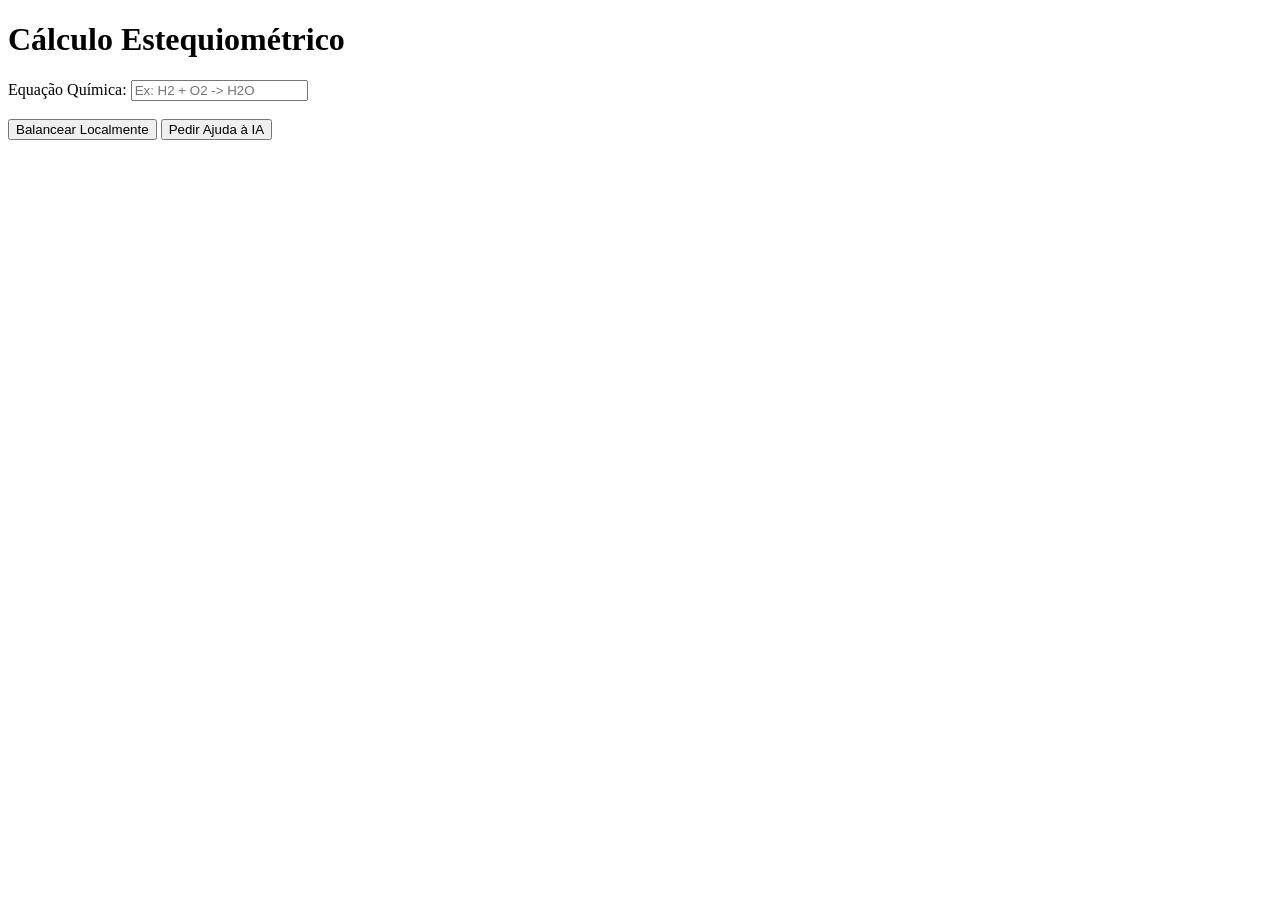
==== balanceamento/index.html @ 491a1099 "atualizando" ====
<!DOCTYPE html>
<html lang="pt-BR">
<head>
    <meta charset="UTF-8">
    <meta name="viewport" content="width=device-width, initial-scale=1.0">
    <title>Cálculo Estequiométrico</title>
    <link rel="stylesheet" href="style.css">
</head>
<body>
    <h1>Cálculo Estequiométrico</h1>
    
    <div>
        <label>Equação Química:</label>
        <input type="text" id="inputEquacao" placeholder="Ex: H2 + O2 -> H2O">
    </div>

    <br>

    <button id="buttonBalancear">Balancear Localmente</button>
    <button id="buttonAjudaIA">Pedir Ajuda à IA</button>
    

    <h2 id="resultadoEquacao"></h2>


    <script src="balanceador.js"></script>
    <script src="ajudaIA.js"></script>
    <script src="index.js"></script>
</body>
</html>
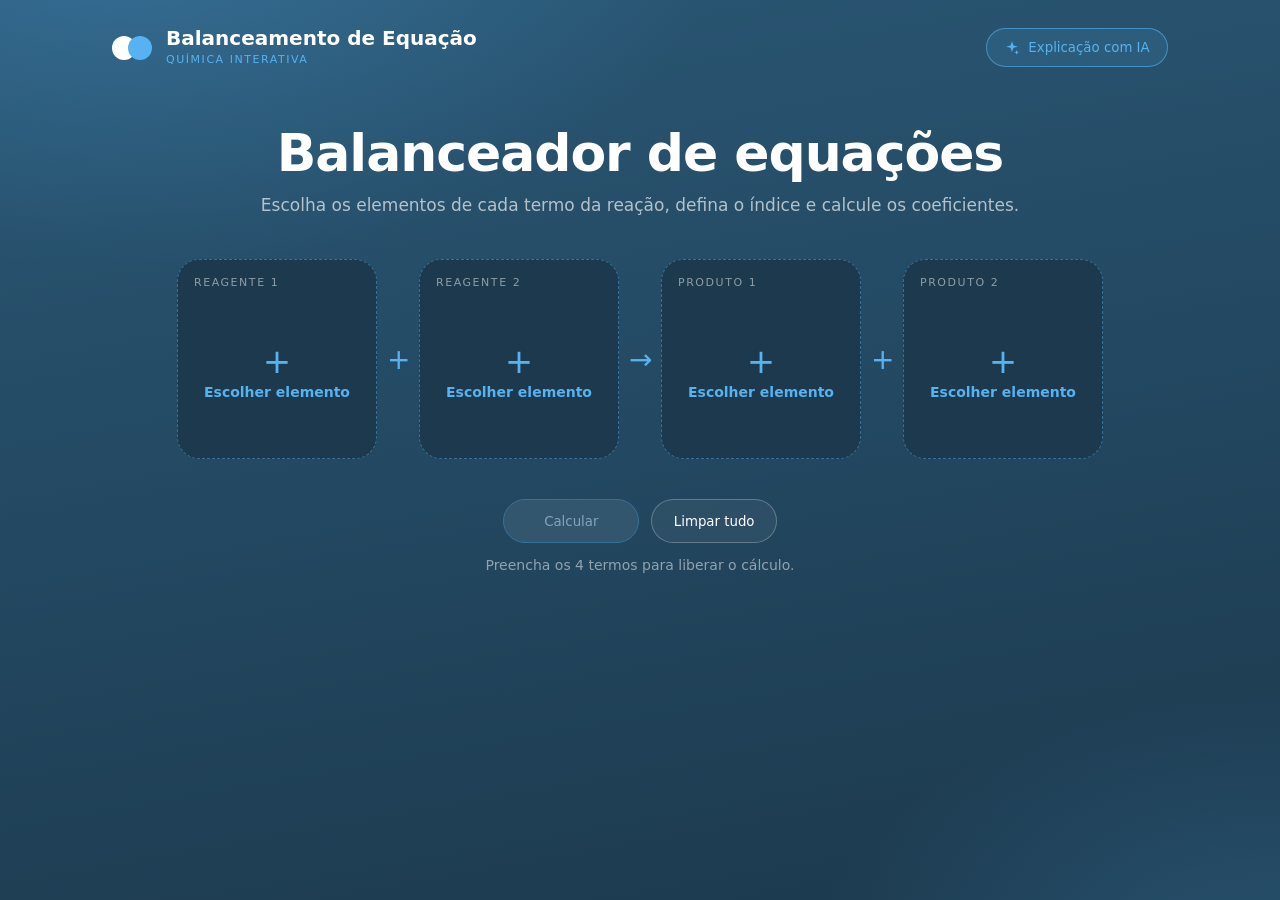
==== commit f13d62db: "balanciamento - frontend" ====
--- a/balanceamento/index.html
+++ b/balanceamento/index.html
@@ -1,30 +1,54 @@
 <!DOCTYPE html>
 <html lang="pt-BR">
+
 <head>
     <meta charset="UTF-8">
     <meta name="viewport" content="width=device-width, initial-scale=1.0">
-    <title>Cálculo Estequiométrico</title>
     <link rel="stylesheet" href="style.css">
+    <title>Balanceador de Equações · Balanceamento de Equação</title>
 </head>
+
 <body>
-    <h1>Cálculo Estequiométrico</h1>
-    
-    <div>
-        <label>Equação Química:</label>
-        <input type="text" id="inputEquacao" placeholder="Ex: H2 + O2 -> H2O">
-    </div>
+    <main class="app">
+        <header class="topbar">
+            <div class="brand">
+                <span class="logo"><i></i><i></i></span>
+                <div>
+                    <h1>Balanceamento de Equação</h1>
+                    <span>Química interativa</span>
+                </div>
+            </div>
+            <button type="button" class="btn-ia" id="btnIA">
+                <svg width="16" height="16" viewBox="0 0 24 24" fill="currentColor">
+                    <path
+                        d="M12 2l2.2 6.3L21 10l-6.8 1.7L12 18l-2.2-6.3L3 10l6.8-1.7zM19 15l1 2.5 2.5 1-2.5 1-1 2.5-1-2.5-2.5-1 2.5-1z" />
+                </svg>
+                Explicação com IA
+            </button>
+        </header>
 
-    <br>
+        <section class="hero">
+            <h2>Balanceador de equações</h2>
+            <p>Escolha os elementos de cada termo da reação, defina o índice e calcule os coeficientes.</p>
+        </section>
 
-    <button id="buttonBalancear">Balancear Localmente</button>
-    <button id="buttonAjudaIA">Pedir Ajuda à IA</button>
-    
+        <section class="equation" id="equation" aria-label="Equação química"></section>
 
-    <h2 id="resultadoEquacao"></h2>
+        <div class="actions">
+            <button type="button" class="btn-calc" id="btnCalc" disabled>Calcular</button>
+            <button type="button" class="btn-ghost" id="btnReset">Limpar tudo</button>
+        </div>
+        <p class="hint" id="hint">Preencha os 4 termos para liberar o cálculo.</p>
 
+        <section class="result" id="result" hidden>
+            <span class="result-label">Resultado</span>
+            <code class="result-string" id="resultString"></code>
+            <div class="result-pretty" id="resultPretty"></div>
+            <button type="button" class="btn-ghost" id="btnCopy">Copiar</button>
+        </section>
+        <p class="error" id="error" hidden></p>
+    </main>
+    <script src="balanceador.js"></script>
+</body>
 
-    <script src="balanceador.js"></script>
-    <script src="ajudaIA.js"></script>
-    <script src="index.js"></script>
-</body>
 </html>
--- a/balanceamento/style.css
+++ b/balanceamento/style.css
@@ -0,0 +1,371 @@
+:root {
+    --accent: #2A5775;
+    --soft: #56B2F0;
+    --bg: #2A5775;
+    --card: #1C394D;
+    --line: #377199;
+    --ink: #0e2230
+}
+
+html {
+    background: var(--card)
+}
+
+* {
+    box-sizing: border-box;
+    margin: 0;
+    padding: 0
+}
+
+body {
+    min-height: 100vh;
+    font-family: "Segoe UI", system-ui, -apple-system, sans-serif;
+    color: #fff;
+    background: radial-gradient(1000px 600px at 10% -10%, rgba(86, 178, 240, .28), transparent 60%), radial-gradient(800px 500px at 100% 110%, rgba(55, 113, 153, .5), transparent 60%), linear-gradient(170deg, var(--bg) 0%, var(--card) 100%);
+    background-attachment: fixed
+}
+
+.app {
+    max-width: 1100px;
+    margin: 0 auto;
+    padding: 28px 22px 60px
+}
+
+.topbar {
+    display: flex;
+    justify-content: space-between;
+    align-items: center;
+    gap: 16px;
+    margin-bottom: 56px
+}
+
+.brand {
+    display: flex;
+    align-items: center;
+    gap: 10px
+}
+
+.brand h1 {
+    font-size: 20px;
+    line-height: 1
+}
+
+.brand span:not(.logo) {
+    font-size: 11px;
+    letter-spacing: .14em;
+    text-transform: uppercase;
+    color: var(--soft)
+}
+
+.logo {
+    position: relative;
+    width: 44px;
+    height: 24px
+}
+
+.logo i {
+    position: absolute;
+    top: 0;
+    width: 24px;
+    height: 24px;
+    border-radius: 50%;
+    background: #fff
+}
+
+.logo i+i {
+    left: 16px;
+    background: var(--soft)
+}
+
+.btn-ia {
+    display: inline-flex;
+    align-items: center;
+    gap: .6em;
+    padding: .8em 1.3em;
+    border-radius: 999px;
+    border: 1px solid rgba(86, 178, 240, .6);
+    background: rgba(86, 178, 240, .12);
+    color: var(--soft);
+    font: 600 14px inherit;
+    font-family: inherit;
+    cursor: pointer;
+    transition: .25s
+}
+
+.btn-ia:hover {
+    background: rgba(86, 178, 240, .25);
+    color: #fff
+}
+
+.hero {
+    text-align: center;
+    margin-bottom: 44px
+}
+
+.hero h2 {
+    font-size: clamp(30px, 5vw, 52px);
+    letter-spacing: -.02em;
+    font-weight: 650
+}
+
+.hero p {
+    margin-top: 12px;
+    color: rgba(255, 255, 255, .65);
+    font-size: 17px
+}
+
+.equation {
+    display: flex;
+    flex-wrap: wrap;
+    justify-content: center;
+    align-items: center;
+    gap: 10px
+}
+
+.sep {
+    font-size: 28px;
+    font-weight: 300;
+    color: var(--soft);
+    width: 22px;
+    text-align: center
+}
+
+.slot {
+    width: 200px;
+    min-height: 200px;
+    padding: 16px;
+    border-radius: 22px;
+    background: var(--card);
+    border: 1px dashed var(--line);
+    display: flex;
+    flex-direction: column;
+    gap: 12px;
+    transition: .3s
+}
+
+.slot.filled {
+    border-style: solid;
+    border-color: rgba(86, 178, 240, .55);
+    box-shadow: 0 24px 50px -28px rgba(86, 178, 240, .6)
+}
+
+.slot-label {
+    font-size: 11px;
+    letter-spacing: .14em;
+    text-transform: uppercase;
+    color: rgba(255, 255, 255, .5)
+}
+
+.slot-formula {
+    flex: 1;
+    display: flex;
+    flex-wrap: wrap;
+    align-content: center;
+    justify-content: center;
+    gap: 8px
+}
+
+.slot-empty {
+    width: 100%;
+    height: 100%;
+    min-height: 96px;
+    display: flex;
+    flex-direction: column;
+    align-items: center;
+    justify-content: center;
+    gap: 6px;
+    background: none;
+    border: none;
+    color: var(--soft);
+    cursor: pointer;
+    font-family: inherit;
+    border-radius: 14px;
+    transition: .25s
+}
+
+.slot-empty b {
+    font-size: 34px;
+    font-weight: 300;
+    line-height: 1
+}
+
+.slot-empty span {
+    font-size: 14px;
+    font-weight: 600
+}
+
+.slot-empty:hover {
+    background: rgba(86, 178, 240, .1)
+}
+
+.chip-el {
+    position: relative;
+    display: inline-flex;
+    align-items: baseline;
+    padding: .45em .95em .45em .95em;
+    border-radius: 14px;
+    background: rgba(86, 178, 240, .16);
+    border: 1px solid rgba(86, 178, 240, .5);
+    font-size: 30px;
+    font-weight: 650
+}
+
+.chip-el sub {
+    font-size: .55em;
+    color: var(--soft);
+    margin-left: 1px
+}
+
+.chip-x {
+    position: absolute;
+    top: -8px;
+    right: -8px;
+    width: 20px;
+    height: 20px;
+    border-radius: 50%;
+    border: none;
+    background: var(--line);
+    color: #fff;
+    font-size: 14px;
+    line-height: 1;
+    cursor: pointer;
+    opacity: 0;
+    transition: .2s
+}
+
+.chip-el:hover .chip-x,
+.chip-x:focus {
+    opacity: 1
+}
+
+.slot-add {
+    align-self: center;
+    padding: .5em 1em;
+    border-radius: 999px;
+    border: 1px solid var(--line);
+    background: none;
+    color: #fff;
+    font: 600 13px inherit;
+    font-family: inherit;
+    cursor: pointer
+}
+
+.slot-add:hover:not(:disabled) {
+    border-color: var(--soft);
+    color: var(--soft)
+}
+
+.slot-add:disabled {
+    opacity: .35;
+    cursor: not-allowed
+}
+
+.actions {
+    display: flex;
+    justify-content: center;
+    gap: 12px;
+    margin-top: 40px;
+    flex-wrap: wrap
+}
+
+.btn-calc {
+    padding: 1em 3em;
+    border: none;
+    border-radius: 999px;
+    background: var(--soft);
+    color: #0e2230;
+    font: 700 17px inherit;
+    font-family: inherit;
+    cursor: pointer;
+    box-shadow: 0 16px 36px -14px rgba(86, 178, 240, .85);
+    transition: .25s
+}
+
+.btn-calc:hover:not(:disabled) {
+    transform: translateY(-2px);
+    background: #7cc4f5
+}
+
+.btn-calc:disabled {
+    border: 1px solid var(--line);
+    background: #32566e;
+    color: #86a3b8;
+    box-shadow: none;
+    cursor: not-allowed
+}
+
+.btn-ghost {
+    padding: 1em 1.6em;
+    border-radius: 999px;
+    border: 1px solid rgba(255, 255, 255, .25);
+    background: rgba(255, 255, 255, .05);
+    color: #fff;
+    font: 600 14px inherit;
+    font-family: inherit;
+    cursor: pointer
+}
+
+.btn-ghost:hover {
+    background: rgba(255, 255, 255, .14)
+}
+
+.hint {
+    text-align: center;
+    margin-top: 14px;
+    color: rgba(255, 255, 255, .5);
+    font-size: 14px
+}
+
+.result {
+    margin: 40px auto 0;
+    max-width: 760px;
+    padding: 26px;
+    border-radius: 24px;
+    background: var(--card);
+    border: 1px solid rgba(86, 178, 240, .5);
+    text-align: center;
+    display: flex;
+    flex-direction: column;
+    align-items: center;
+    gap: 10px
+}
+
+.result[hidden],
+.error[hidden],
+.hint[hidden] {
+    display: none
+}
+
+.result-label {
+    font-size: 11px;
+    letter-spacing: .14em;
+    text-transform: uppercase;
+    color: var(--soft)
+}
+
+.result-string {
+    font-family: ui-monospace, Menlo, Consolas, monospace;
+    font-size: clamp(20px, 3.4vw, 32px);
+    word-break: break-word
+}
+
+.result-pretty {
+    font-size: clamp(18px, 2.6vw, 26px);
+    color: var(--soft)
+}
+
+.error {
+    text-align: center;
+    margin-top: 28px;
+    color: #ff9b8a
+}
+
+@media(max-width:560px) {
+    .slot {
+        width: 100%
+    }
+
+    .sep {
+        width: 100%
+    }
+}
